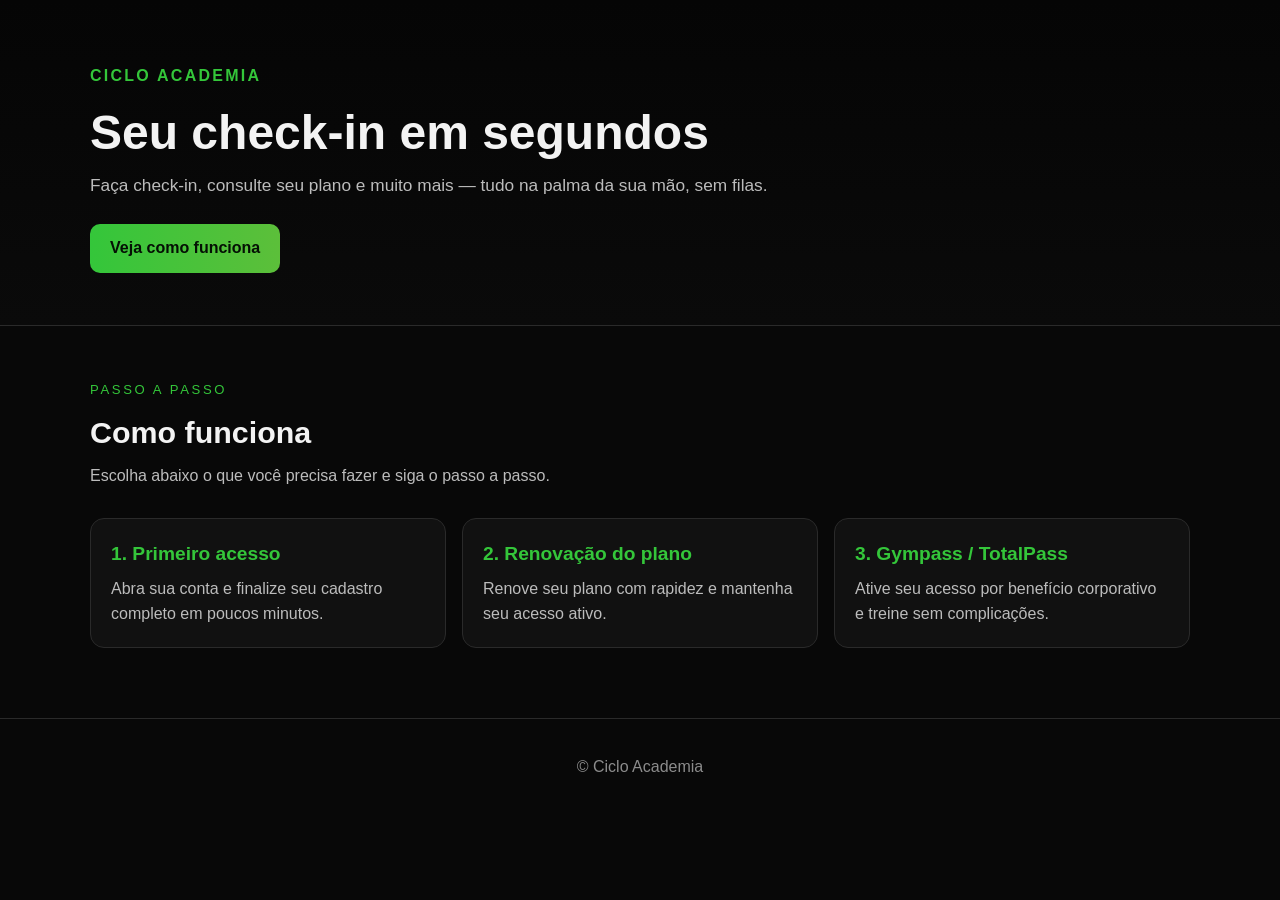
==== index.html @ 8b48a686 "Inicialização da Page Ciclo Academia" ====
<!DOCTYPE html>
<html lang="pt-BR">
<head>
  <meta charset="UTF-8" />
  <meta name="viewport" content="width=device-width, initial-scale=1.0" />
  <title>Ciclo Academia | Check-in em segundos</title>
  <meta name="description" content="Faça check-in, consulte seu plano e siga o passo a passo da Ciclo Academia." />
  <link rel="stylesheet" href="styles.css?v=5" />
</head>
<body class="home-page">
  <header class="hero">
    <img class="hero-watermark" src="Oficial-LogoA_removed.svg" alt="" aria-hidden="true" />
    <div class="container">
      <p class="brand">CICLO ACADEMIA</p>
      <h1>Seu check-in em segundos</h1>
      <p class="lead">Faça check-in, consulte seu plano e muito mais — tudo na palma da sua mão, sem filas.</p>
      <a class="button" href="#passo-a-passo">Veja como funciona</a>
    </div>
  </header>

  <main>
    <section id="passo-a-passo" class="section">
      <div class="container">
        <p class="eyebrow">PASSO A PASSO</p>
        <h2>Como funciona</h2>
        <p class="section-text">Escolha abaixo o que você precisa fazer e siga o passo a passo.</p>

        <div class="cards">
          <a class="card" href="primeiro-acesso.html">
            <h3>1. Primeiro acesso</h3>
            <p>Abra sua conta e finalize seu cadastro completo em poucos minutos.</p>
          </a>

          <a class="card" href="renovacao-plano.html">
            <h3>2. Renovação do plano</h3>
            <p>Renove seu plano com rapidez e mantenha seu acesso ativo.</p>
          </a>

          <a class="card" href="gympass-totalpass.html">
            <h3>3. Gympass / TotalPass</h3>
            <p>Ative seu acesso por benefício corporativo e treine sem complicações.</p>
          </a>
        </div>
      </div>
    </section>
  </main>

  <footer class="footer">
    <div class="container">
      <p>© Ciclo Academia</p>
    </div>
  </footer>
</body>
</html>
---- styles.css ----
:root {
  --bg: #080808;
  --panel: #111111;
  --panel-2: #1a1a1a;
  --text: #f3f3f3;
  --muted: #bcbcbc;
  --brand: #34c63a;
  --brand-2: #5cbf3a;
  --border: #2a2a2a;
}

* {
  box-sizing: border-box;
}

html,
body {
  margin: 0;
  padding: 0;
}

html {
  scroll-behavior: smooth;
}

body {
  font-family: "Segoe UI", Arial, sans-serif;
  background: var(--bg);
  color: var(--text);
  line-height: 1.55;
}

body.home-page .hero {
  position: relative;
  overflow: hidden;
}

body.home-page .hero-watermark {
  position: absolute;
  top: 50%;
  left: 50%;
  width: min(980px, 86vw);
  height: auto;
  transform: translate(-50%, -50%);
  opacity: 0.34;
  filter: brightness(1.2) saturate(1.15);
  pointer-events: none;
}

body.home-page .hero .container {
  position: relative;
  z-index: 1;
}

a {
  color: inherit;
  text-decoration: none;
}

.container {
  width: min(1100px, 92%);
  margin: 0 auto;
}

.hero {
  padding: 64px 0 52px;
  background: linear-gradient(180deg, #050505 0%, #0a0a0a 100%);
  border-bottom: 1px solid var(--border);
}

.brand {
  margin: 0 0 18px;
  color: var(--brand);
  font-weight: 700;
  letter-spacing: 0.14em;
}

h1 {
  margin: 0 0 12px;
  font-size: clamp(2rem, 4vw, 3rem);
  line-height: 1.1;
}

.lead {
  margin: 0 0 26px;
  max-width: 760px;
  color: var(--muted);
  font-size: 1.08rem;
}

.button {
  display: inline-block;
  background: linear-gradient(90deg, var(--brand), var(--brand-2));
  color: #041004;
  font-weight: 700;
  padding: 12px 20px;
  border-radius: 10px;
}

.section {
  padding: 54px 0 70px;
}

.eyebrow {
  color: var(--brand);
  letter-spacing: 0.2em;
  font-size: 0.82rem;
  margin: 0 0 8px;
  text-transform: uppercase;
}

h2 {
  margin: 0 0 8px;
  font-size: 1.9rem;
}

.section-text {
  margin: 0 0 30px;
  color: var(--muted);
}

.cards {
  display: grid;
  grid-template-columns: repeat(auto-fit, minmax(230px, 1fr));
  gap: 16px;
}

.card {
  background: var(--panel);
  border: 1px solid var(--border);
  border-radius: 14px;
  padding: 20px;
  transition: transform 0.2s ease, border-color 0.2s ease;
}

.card:hover {
  transform: translateY(-2px);
  border-color: #3c3c3c;
}

.card h3 {
  margin: 0 0 8px;
  color: var(--brand);
  font-size: 1.2rem;
}

.card p {
  margin: 0;
  color: var(--muted);
}

.flow {
  padding: 52px 0 70px;
}

.flow-box {
  background: var(--panel);
  border: 1px solid var(--border);
  border-radius: 16px;
  padding: 24px;
}

.flow-list {
  margin: 0;
  padding-left: 22px;
}

.flow-list li {
  margin-bottom: 14px;
}

.flow-list strong {
  color: var(--brand);
}

.planos {
  display: grid;
  grid-template-columns: repeat(auto-fit, minmax(210px, 1fr));
  gap: 12px;
  margin: 14px 0 16px;
}

.plano-card {
  display: block;
  background: var(--panel-2);
  border: 1px solid var(--border);
  border-radius: 12px;
  padding: 14px;
  cursor: pointer;
  transition: border-color 0.2s ease, box-shadow 0.2s ease, transform 0.2s ease;
}

.plano-card input {
  position: absolute;
  opacity: 0;
  pointer-events: none;
  accent-color: var(--brand);
}

.plano-card:hover {
  transform: translateY(-1px);
  border-color: #3a3a3a;
}

.plano-card:has(input:checked) {
  border-color: var(--brand);
  box-shadow: 0 0 0 1px rgba(52, 198, 58, 0.25), 0 0 18px rgba(52, 198, 58, 0.15);
}

.plano-nome {
  display: block;
  color: var(--brand);
  font-weight: 700;
}

.plano-preco {
  display: block;
  margin-top: 2px;
  font-weight: 600;
}

.plano-desc {
  display: block;
  margin-top: 6px;
  color: var(--muted);
  font-size: 0.95rem;
}

.plano-beneficios {
  margin: 10px 0;
  padding-left: 18px;
  color: var(--muted);
  font: 0.92rem;
}

.plano-beneficios li {
  margin-bottom: 4px;
}

.plano-subtitulo {
  display: block;
  margin-top: 2px;
  color: var(--muted);
  font-size: 0.75rem;
  font-weight: 600;
}

.cadastro-guia {
  margin-top: 12px;
  background: var(--panel-2);
  border: 1px solid var(--border);
  border-radius: 12px;
  padding: 14px;
}

.cadastro-titulo {
  margin: 0 0 8px;
  color: var(--brand);
  font-weight: 700;
}

.cadastro-passos {
  margin: 0;
  padding-left: 18px;
  color: var(--muted);
}

.cadastro-passos li {
  margin-bottom: 6px;
}

.cadastro-campos {
  margin-top: 10px;
  display: grid;
  grid-template-columns: repeat(auto-fit, minmax(220px, 1fr));
  gap: 8px;
}

.cadastro-campos span {
  display: block;
  background: #0f0f0f;
  border: 1px solid var(--border);
  border-radius: 9px;
  padding: 8px 10px;
  color: #9f9f9f;
  font-size: 0.88rem;
}

.voucher-guia,
.pagamento-guia {
  margin-top: 12px;
  background: var(--panel-2);
  border: 1px solid var(--border);
  border-radius: 12px;
  padding: 14px;
}

.voucher-linha {
  display: grid;
  grid-template-columns: 1fr auto;
  gap: 10px;
  margin-top: 8px;
}

.voucher-campo {
  display: block;
  background: #0f0f0f;
  border: 1px solid var(--border);
  border-radius: 9px;
  padding: 8px 10px;
  color: #9f9f9f;
  font-size: 0.88rem;
}

.voucher-botao {
  display: inline-block;
  background: linear-gradient(90deg, var(--brand), var(--brand-2));
  color: #041004;
  font-weight: 700;
  border-radius: 9px;
  padding: 8px 14px;
  text-transform: uppercase;
  font-size: 0.76rem;
  letter-spacing: 0.04em;
}

.voucher-info {
  margin: 10px 0 0;
  color: var(--muted);
  font-size: 0.9rem;
}

.pagamento-guia {
  display: grid;
  grid-template-columns: 1.5fr 1fr;
  gap: 12px;
}

.pagamento-opcoes {
  display: grid;
  grid-template-columns: repeat(auto-fit, minmax(140px, 1fr));
  gap: 8px;
  margin-top: 8px;
}

.pagamento-opcoes span {
  display: block;
  text-align: center;
  border: 1px solid #595959;
  border-radius: 9px;
  padding: 10px;
  color: var(--text);
  background: rgba(0, 0, 0, 0.22);
}

.pagamento-resumo {
  background: #101010;
  border: 1px solid var(--border);
  border-radius: 10px;
  padding: 10px;
}

.resumo-linha {
  display: flex;
  justify-content: space-between;
  align-items: center;
  padding: 6px 0;
  border-bottom: 1px solid #2b2b2b;
  color: var(--muted);
  font-size: 0.9rem;
}

.resumo-linha:last-of-type {
  border-bottom: none;
}

.resumo-finalizar {
  margin-top: 10px;
  width: 100%;
  text-align: center;
}

.facial-guia {
  margin-top: 12px;
  background: var(--panel-2);
  border: 1px solid var(--border);
  border-radius: 12px;
  padding: 14px;
}

.facial-preview {
  margin-top: 8px;
  padding: 16px;
  border-radius: 10px;
  background: radial-gradient(circle at 55% 45%, rgba(52, 198, 58, 0.28) 0%, rgba(0, 0, 0, 0.65) 36%, rgba(0, 0, 0, 0.92) 100%);
  border: 1px solid #2e2e2e;
}

.facial-modal {
  max-width: 460px;
  margin: 0 auto;
  background: #f7f7f7;
  color: #222;
  border-radius: 8px;
  border: 1px solid #d2d2d2;
  padding: 12px;
}

.facial-topo {
  display: flex;
  justify-content: space-between;
  align-items: center;
  font-size: 0.8rem;
  color: #515151;
  margin-bottom: 8px;
}

.facial-texto {
  margin: 0 0 8px;
  font-size: 0.82rem;
  color: #5e5e5e;
}

.facial-opcoes {
  display: grid;
  grid-template-columns: repeat(3, 1fr);
  gap: 6px;
  margin-bottom: 10px;
}

.facial-opcoes span {
  text-align: center;
  font-size: 0.75rem;
  border: 1px solid #cbcbcb;
  border-radius: 6px;
  padding: 6px;
  color: #5b5b5b;
  background: #fff;
}

.facial-opcoes .ativo {
  background: linear-gradient(90deg, var(--brand), var(--brand-2));
  border-color: #2db731;
  color: #0f2a10;
  font-weight: 700;
}

.facial-camera {
  display: flex;
  align-items: center;
  justify-content: center;
  height: 90px;
  border-radius: 6px;
  border: 1px solid #bdbdbd;
  background: repeating-linear-gradient(45deg, #e5e5e5 0 10px, #f1f1f1 10px 20px);
  color: #5c5c5c;
  font-size: 0.78rem;
}

.back-link {
  display: inline-block;
  margin-bottom: 24px;
  color: var(--muted);
}

.footer {
  border-top: 1px solid var(--border);
  color: #8c8c8c;
  padding: 20px 0;
  text-align: center;
}

@media (max-width: 720px) {
  .hero {
    padding-top: 46px;
  }

  .flow-box {
    padding: 18px;
  }

  .pagamento-guia {
    grid-template-columns: 1fr;
  }

  .facial-opcoes {
    grid-template-columns: 1fr;
  }
}
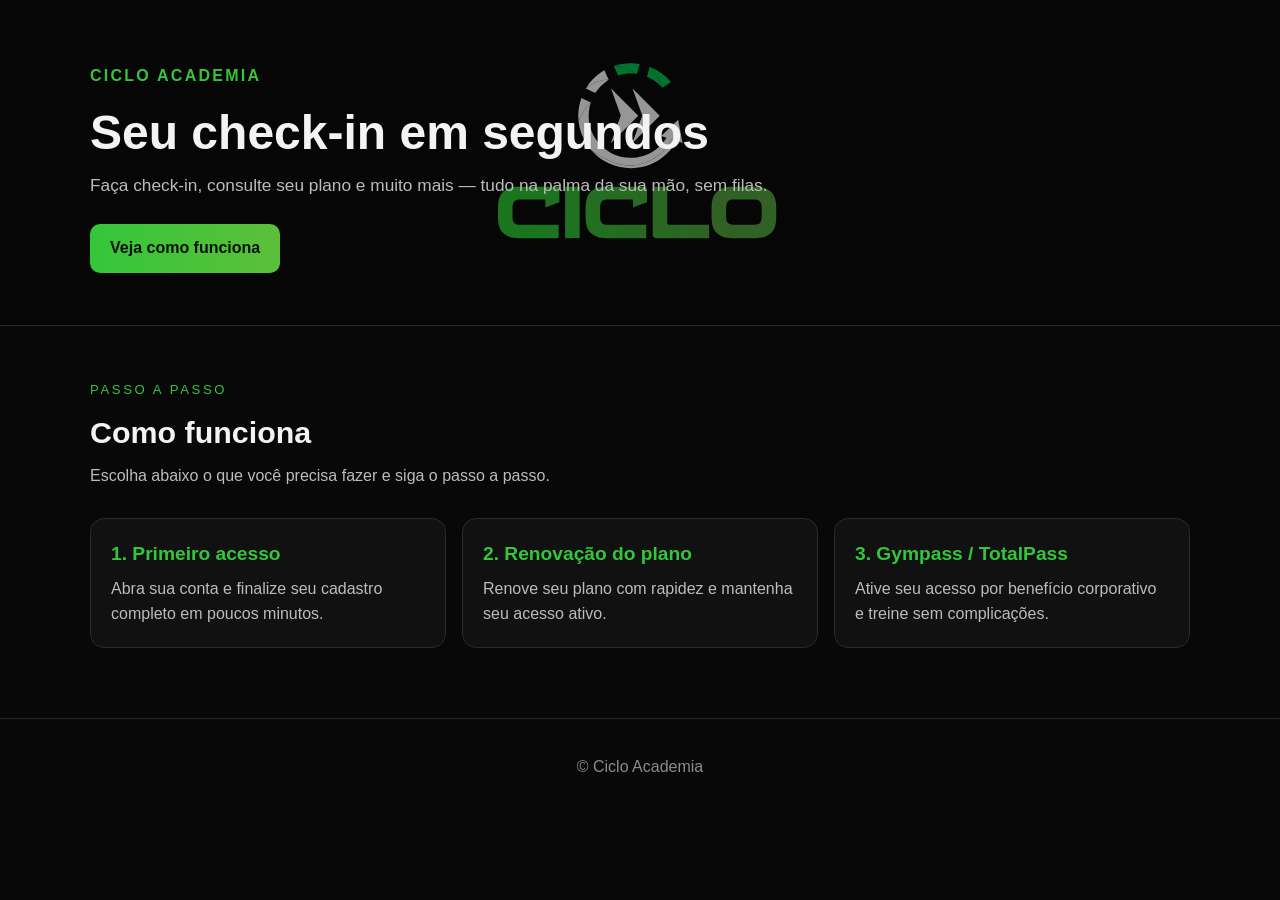
==== commit 78b70a9f: "Aplicação da Logo na page principal" ====
--- a/index.html
+++ b/index.html
@@ -5,11 +5,10 @@
   <meta name="viewport" content="width=device-width, initial-scale=1.0" />
   <title>Ciclo Academia | Check-in em segundos</title>
   <meta name="description" content="Faça check-in, consulte seu plano e siga o passo a passo da Ciclo Academia." />
-  <link rel="stylesheet" href="styles.css?v=5" />
+  <link rel="stylesheet" href="styles.css?v=15" />
 </head>
 <body class="home-page">
   <header class="hero">
-    <img class="hero-watermark" src="Oficial-LogoA_removed.svg" alt="" aria-hidden="true" />
     <div class="container">
       <p class="brand">CICLO ACADEMIA</p>
       <h1>Seu check-in em segundos</h1>
--- a/styles.css
+++ b/styles.css
@@ -35,16 +35,24 @@
   overflow: hidden;
 }
 
-body.home-page .hero-watermark {
+body.home-page .hero::before {
+  content: "";
   position: absolute;
-  top: 50%;
-  left: 50%;
-  width: min(980px, 86vw);
-  height: auto;
-  transform: translate(-50%, -50%);
-  opacity: 0.34;
-  filter: brightness(1.2) saturate(1.15);
+  inset: 0;
+  background: url("./Logo_AC.svg") no-repeat center / contain;
+  opacity: 0.9;
+  filter: none;
   pointer-events: none;
+  z-index: 0;
+}
+
+body.home-page .hero::after {
+  content: "";
+  position: absolute;
+  inset: 0;
+  background: rgba(0, 0, 0, 0.35);
+  pointer-events: none;
+  z-index: 0;
 }
 
 body.home-page .hero .container {
@@ -64,7 +72,7 @@
 
 .hero {
   padding: 64px 0 52px;
-  background: linear-gradient(180deg, #050505 0%, #0a0a0a 100%);
+  background: #090909;
   border-bottom: 1px solid var(--border);
 }
 
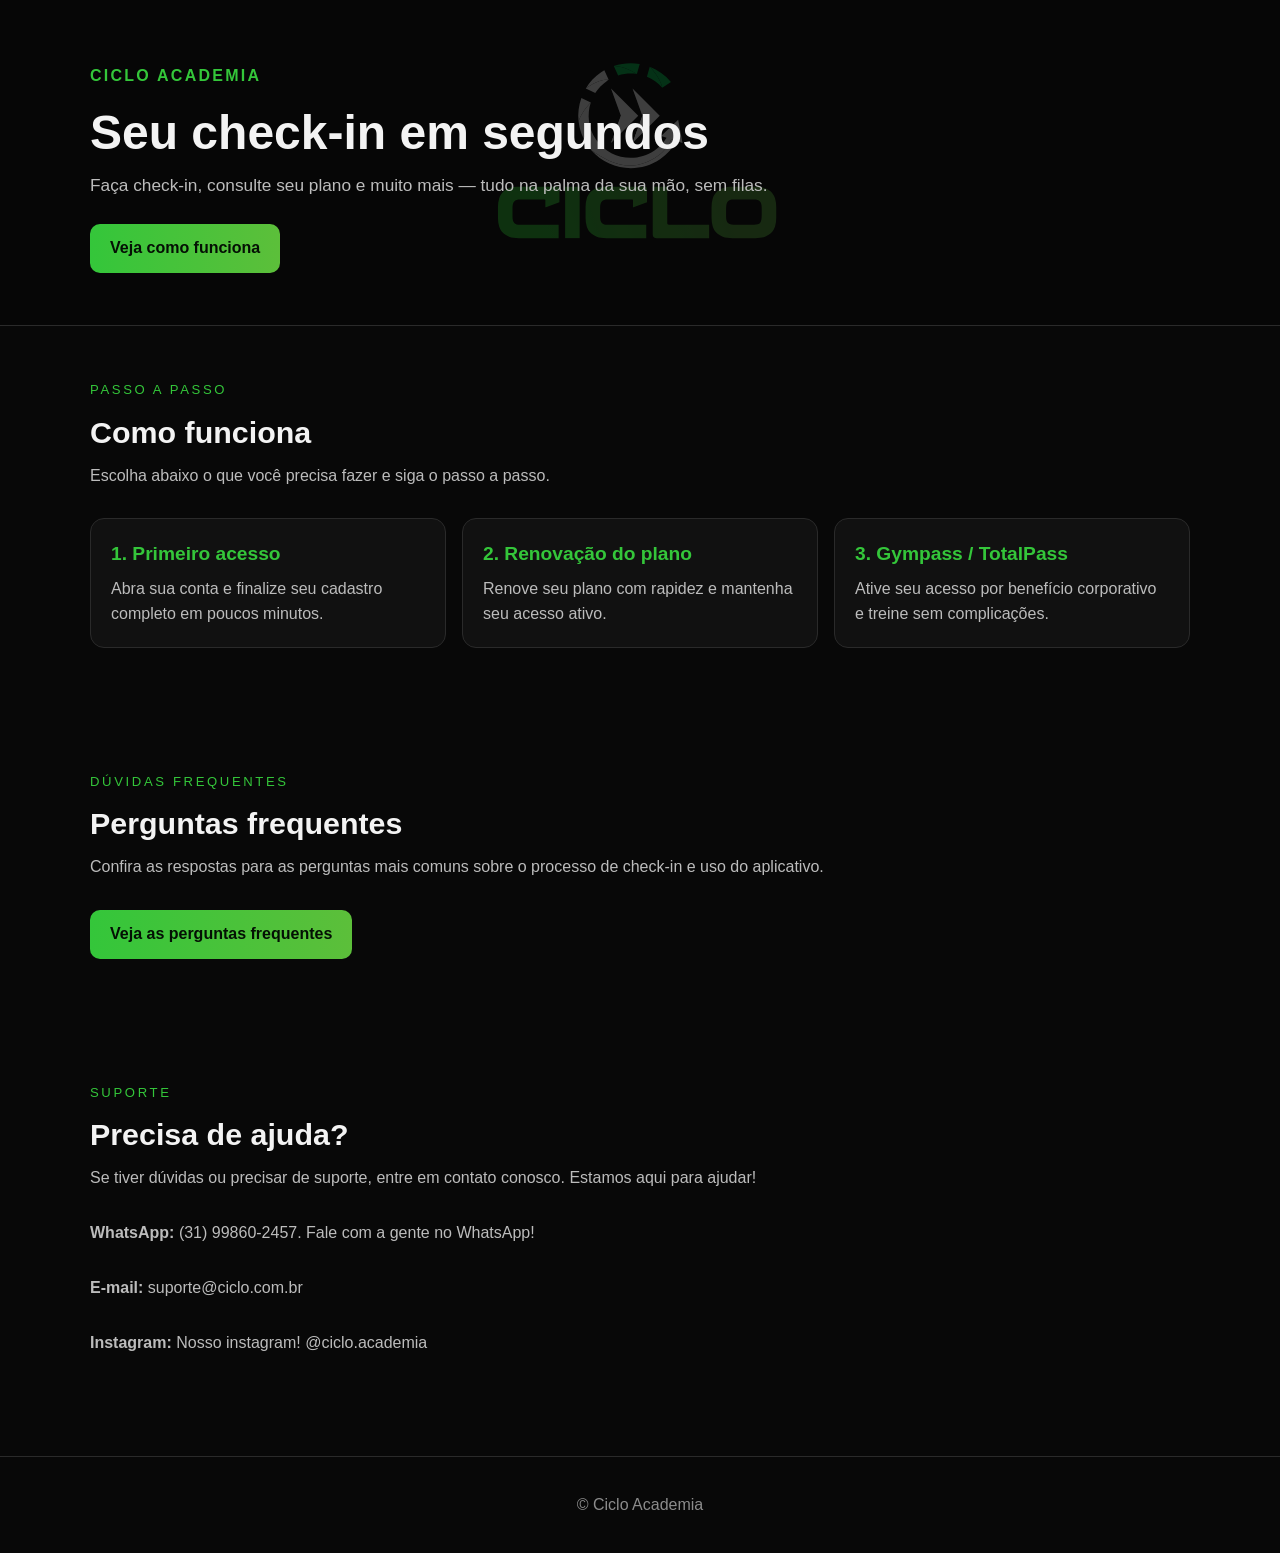
==== commit 038dc202: "Adição do faq e contato" ====
--- a/index.html
+++ b/index.html
@@ -5,7 +5,7 @@
   <meta name="viewport" content="width=device-width, initial-scale=1.0" />
   <title>Ciclo Academia | Check-in em segundos</title>
   <meta name="description" content="Faça check-in, consulte seu plano e siga o passo a passo da Ciclo Academia." />
-  <link rel="stylesheet" href="styles.css?v=15" />
+  <link rel="stylesheet" href="styles.css?v=17" />
 </head>
 <body class="home-page">
   <header class="hero">
@@ -42,7 +42,28 @@
         </div>
       </div>
     </section>
+
+    <section class="section">
+      <div class="container">
+        <p class="eyebrow">DÚVIDAS FREQUENTES</p>
+        <h2>Perguntas frequentes</h2>
+        <p class="section-text">Confira as respostas para as perguntas mais comuns sobre o processo de check-in e uso do aplicativo.</p>
+        <a class="button" href="faq.html">Veja as perguntas frequentes</a>
+      </div>
+    </section>
+
+    <section class="section">
+      <div class="container">
+        <p class="eyebrow">SUPORTE</p>
+        <h2>Precisa de ajuda?</h2>
+        <p class="section-text">Se tiver dúvidas ou precisar de suporte, entre em contato conosco. Estamos aqui para ajudar!</p>
+        <p class="section-text"><strong>WhatsApp:</strong> <a href="https://wa.me/5531998602457" target="_blank" rel="noopener noreferrer">(31) 99860-2457. Fale com a gente no WhatsApp!</a></p>
+        <p class="section-text"><strong>E-mail:</strong> <a href="mailto:suporte@ciclo.com.br">suporte@ciclo.com.br</a></p>
+        <p class="section-text"><strong>Instagram:</strong> <a href="https://instagram.com/ciclo.academia" target="_blank" rel="noopener noreferrer">Nosso instagram! @ciclo.academia</a></p>
+      </div>
+    </section>
   </main>
+
 
   <footer class="footer">
     <div class="container">
--- a/styles.css
+++ b/styles.css
@@ -40,7 +40,7 @@
   position: absolute;
   inset: 0;
   background: url("./Logo_AC.svg") no-repeat center / contain;
-  opacity: 0.9;
+  opacity: 0.35;
   filter: none;
   pointer-events: none;
   z-index: 0;
@@ -179,6 +179,60 @@
 
 .flow-list strong {
   color: var(--brand);
+}
+
+.faq-accordion {
+  display: grid;
+  gap: 10px;
+  margin-bottom: 12px;
+}
+
+.faq-item {
+  border: 1px solid var(--border);
+  border-radius: 12px;
+  background: var(--panel-2);
+  overflow: hidden;
+}
+
+.faq-question {
+  display: block;
+  list-style: none;
+  cursor: pointer;
+  padding: 14px 16px;
+  font-weight: 700;
+  color: var(--text);
+}
+
+.faq-question:last-of-type{
+  margin-bottom: 0;
+}
+
+.faq-question::-webkit-details-marker {
+  display: none;
+}
+
+.faq-question::marker {
+  content: "";
+  font-size: 0;
+}
+
+.faq-question::after {
+  content: none;
+  float: right;
+  color: var(--brand);
+  font-weight: 700;
+}
+
+.faq-item[open] > .faq-question {
+  color: var(--brand) !important;
+  font-weight: 700;
+  text-decoration: underline;
+}
+
+.faq-answer {
+  margin: 0;
+  padding: 0 16px 14px;
+  color: var(--muted);
 }
 
 .planos {
@@ -478,13 +532,117 @@
   text-align: center;
 }
 
+@media (max-width: 1024px) {
+  .container {
+    width: min(100%, 94%);
+  }
+
+  .hero {
+    padding: 52px 0 42px;
+  }
+
+  .lead {
+    max-width: 100%;
+  }
+
+  .cards {
+    grid-template-columns: repeat(2, minmax(0, 1fr));
+  }
+}
+
 @media (max-width: 720px) {
+  .container {
+    width: 92%;
+  }
+
   .hero {
-    padding-top: 46px;
+    padding: 42px 0 34px;
+  }
+
+  body.home-page .hero::before {
+    background-size: cover;
+    background-position: center;
+    opacity: 0.35;
+  }
+
+  body.home-page .hero::after {
+    background: rgba(0, 0, 0, 0.52);
+  }
+
+  h1 {
+    font-size: clamp(1.75rem, 9vw, 2.35rem);
+  }
+
+  h2 {
+    font-size: 1.45rem;
+  }
+
+  .lead,
+  .section-text {
+    font-size: 1rem;
+  }
+
+  .button {
+    width: 100%;
+    text-align: center;
+    padding: 14px 16px;
+    border-radius: 12px;
+    font-size: 1.03rem;
+    min-height: 48px;
+    line-height: 1.2;
+  }
+
+  .section,
+  .flow {
+    padding: 34px 0 50px;
   }
 
   .flow-box {
-    padding: 18px;
+    padding: 16px;
+    border-radius: 14px;
+  }
+
+  .flow-list {
+    padding-left: 18px;
+  }
+
+  .flow-list li {
+    margin-bottom: 16px;
+  }
+
+  .cards,
+  .planos,
+  .cadastro-campos,
+  .pagamento-opcoes {
+    grid-template-columns: 1fr;
+  }
+
+  .card,
+  .plano-card,
+  .cadastro-guia,
+  .voucher-guia,
+  .pagamento-guia,
+  .facial-guia {
+    padding: 12px;
+    border-radius: 12px;
+  }
+
+  .voucher-linha {
+    grid-template-columns: 1fr;
+  }
+
+  .voucher-botao,
+  .resumo-finalizar {
+    width: 100%;
+    text-align: center;
+    min-height: 44px;
+    display: flex;
+    align-items: center;
+    justify-content: center;
+  }
+
+  .facial-preview {
+    padding: 10px;
   }
 
   .pagamento-guia {
@@ -494,4 +652,33 @@
   .facial-opcoes {
     grid-template-columns: 1fr;
   }
+}
+
+@media (max-width: 420px) {
+  .brand {
+    letter-spacing: 0.1em;
+    font-size: 0.86rem;
+  }
+
+  .eyebrow {
+    letter-spacing: 0.15em;
+    font-size: 0.75rem;
+  }
+
+  .hero {
+    padding-top: 36px;
+  }
+
+  .card h3,
+  .plano-nome {
+    font-size: 1.05rem;
+  }
+
+  .plano-preco {
+    font-size: 0.98rem;
+  }
+
+  .footer {
+    font-size: 0.85rem;
+  }
 }
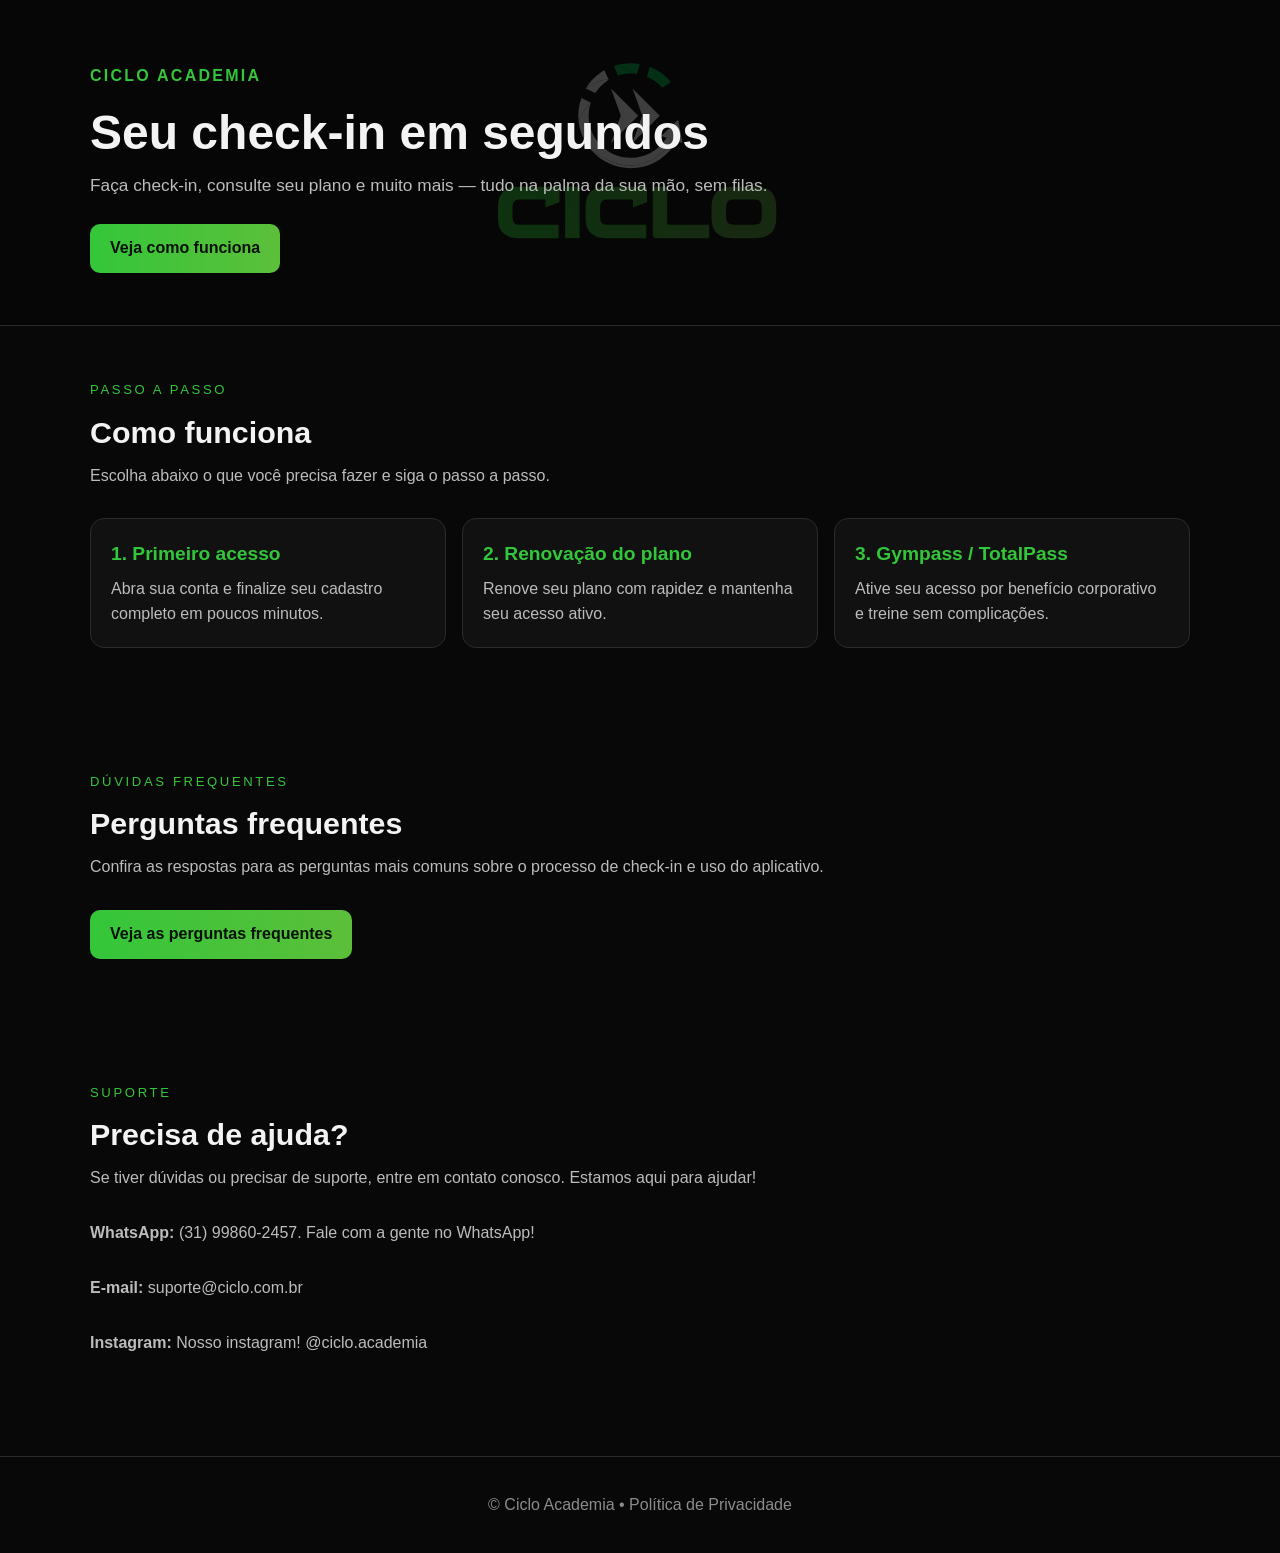
==== commit fcbbb176: "Adição de SEO e LGDP" ====
--- a/index.html
+++ b/index.html
@@ -5,7 +5,16 @@
   <meta name="viewport" content="width=device-width, initial-scale=1.0" />
   <title>Ciclo Academia | Check-in em segundos</title>
   <meta name="description" content="Faça check-in, consulte seu plano e siga o passo a passo da Ciclo Academia." />
-  <link rel="stylesheet" href="styles.css?v=17" />
+  <link rel="canonical" href="https://eclectic-sundae-32af14.netlify.app/" />
+  <meta property="og:type" content="website" />
+  <meta property="og:title" content="Ciclo Academia | Check-in em segundos" />
+  <meta property="og:description" content="Faça check-in, consulte seu plano e siga o passo a passo da Ciclo Academia." />
+  <meta property="og:url" content="https://eclectic-sundae-32af14.netlify.app/" />
+  <meta property="og:image" content="https://eclectic-sundae-32af14.netlify.app/Logo_AC.svg" />
+  <meta name="twitter:card" content="summary_large_image" />
+  <meta name="theme-color" content="#080808" />
+  <link rel="icon" href="Logo_AC.svg" type="image/svg+xml" />
+  <link rel="stylesheet" href="styles.css?v=18" />
 </head>
 <body class="home-page">
   <header class="hero">
@@ -67,7 +76,7 @@
 
   <footer class="footer">
     <div class="container">
-      <p>© Ciclo Academia</p>
+      <p>© Ciclo Academia • <a href="politica-de-privacidade.html">Política de Privacidade</a></p>
     </div>
   </footer>
 </body>
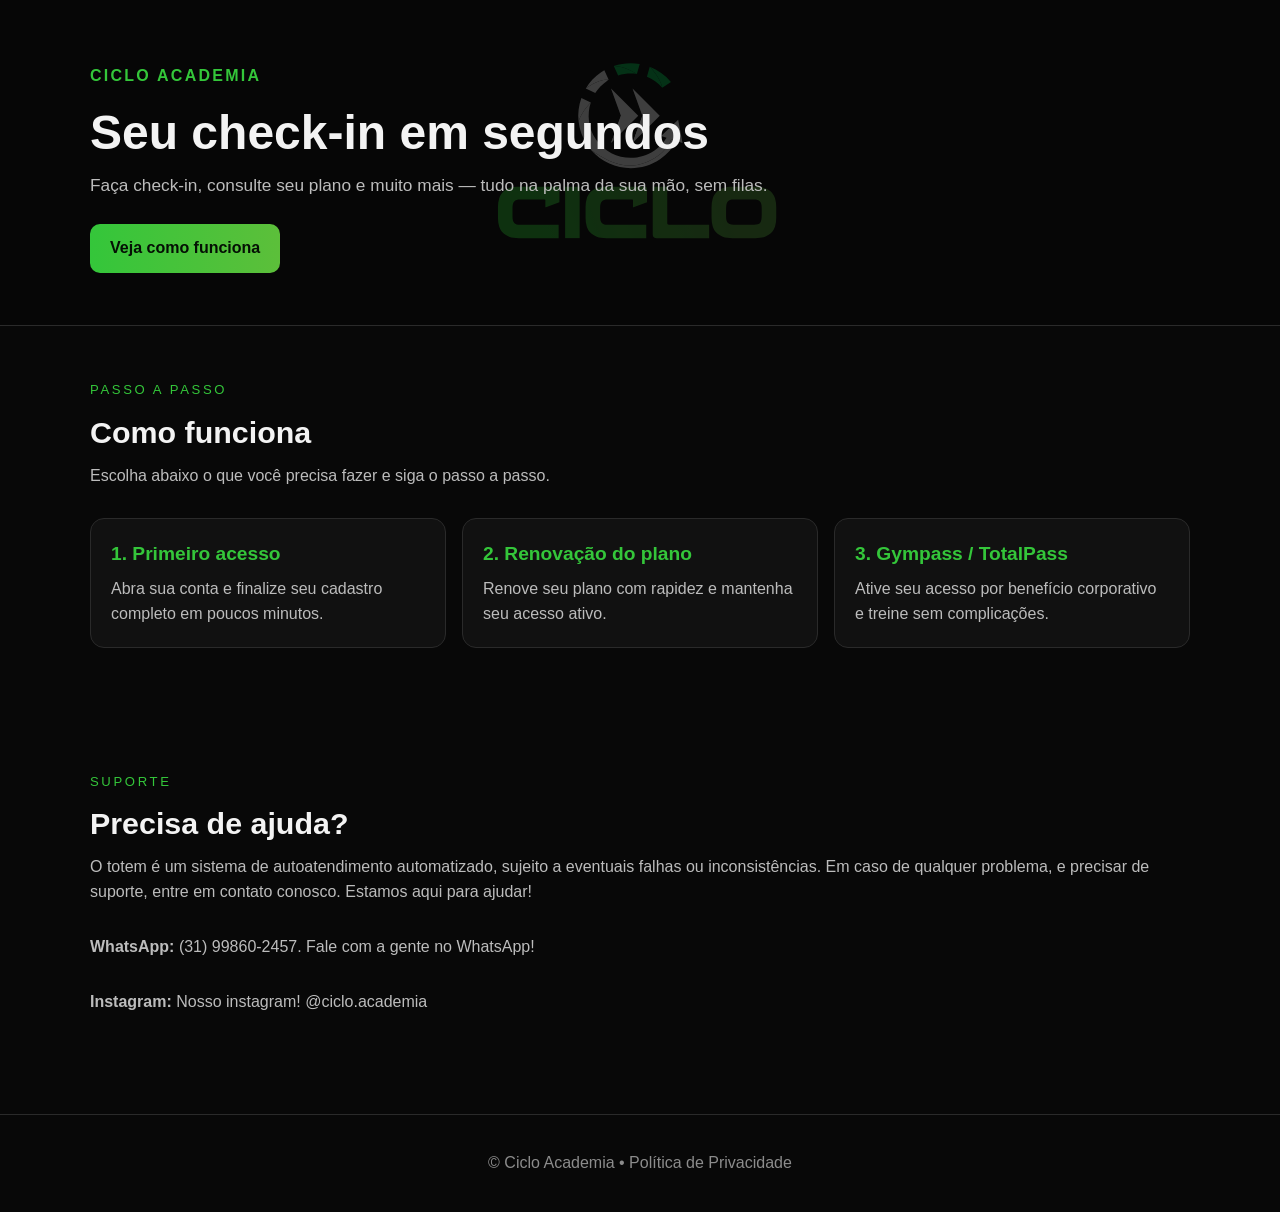
==== commit 809f6d3a: "Alterações conforme pedido do cliente" ====
--- a/index.html
+++ b/index.html
@@ -54,20 +54,10 @@
 
     <section class="section">
       <div class="container">
-        <p class="eyebrow">DÚVIDAS FREQUENTES</p>
-        <h2>Perguntas frequentes</h2>
-        <p class="section-text">Confira as respostas para as perguntas mais comuns sobre o processo de check-in e uso do aplicativo.</p>
-        <a class="button" href="faq.html">Veja as perguntas frequentes</a>
-      </div>
-    </section>
-
-    <section class="section">
-      <div class="container">
         <p class="eyebrow">SUPORTE</p>
         <h2>Precisa de ajuda?</h2>
-        <p class="section-text">Se tiver dúvidas ou precisar de suporte, entre em contato conosco. Estamos aqui para ajudar!</p>
+        <p class="section-text">O totem é um sistema de autoatendimento automatizado, sujeito a eventuais falhas ou inconsistências. Em caso de qualquer problema, e precisar de suporte, entre em contato conosco. Estamos aqui para ajudar!</p>
         <p class="section-text"><strong>WhatsApp:</strong> <a href="https://wa.me/5531998602457" target="_blank" rel="noopener noreferrer">(31) 99860-2457. Fale com a gente no WhatsApp!</a></p>
-        <p class="section-text"><strong>E-mail:</strong> <a href="mailto:suporte@ciclo.com.br">suporte@ciclo.com.br</a></p>
         <p class="section-text"><strong>Instagram:</strong> <a href="https://instagram.com/ciclo.academia" target="_blank" rel="noopener noreferrer">Nosso instagram! @ciclo.academia</a></p>
       </div>
     </section>
